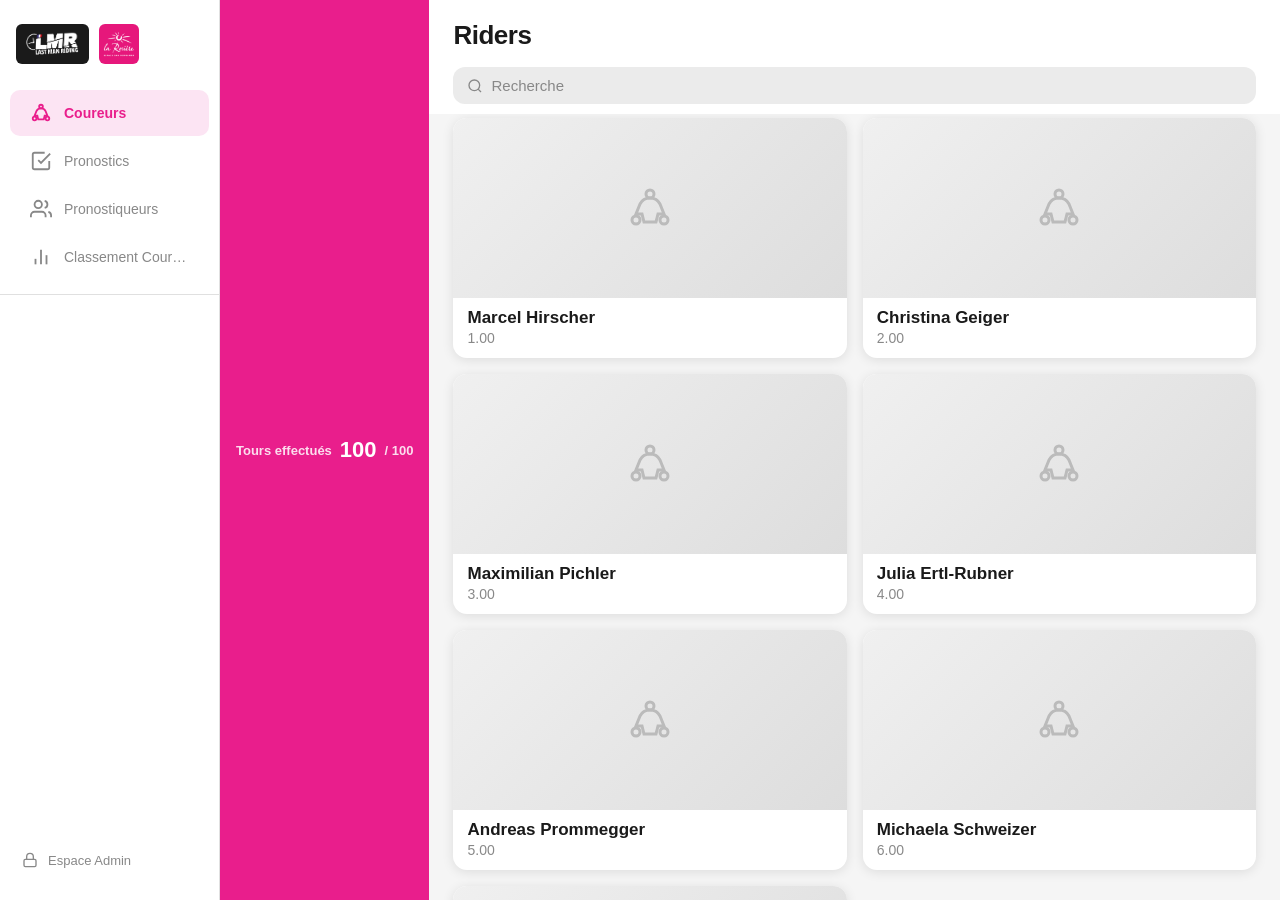
==== index.html @ 81cf1615 "compteur" ====
<!DOCTYPE html>
<html lang="fr">
<head>
  <meta charset="UTF-8" />
  <meta name="viewport" content="width=device-width, initial-scale=1.0, viewport-fit=cover" />
  <title>LMR App</title>
  <link rel="stylesheet" href="style.css?v=9" />
</head>
<body>
  <div id="app">
    <!-- Sidebar Nav -->
    <nav class="bottom-nav">
      <div class="sidebar-logo">
        <img src="Logo/LMR.png" alt="LMR" class="logo-lmr" />
        <img src="Logo/Larosiere.png" alt="La Rosière" class="logo-larosiere" />
      </div>
      <button class="nav-btn active" data-page="coureurs">
        <svg viewBox="0 0 24 24" fill="none" stroke="currentColor" stroke-width="2"><circle cx="12" cy="5" r="2"/><path d="M12 7c-2 0-4 1-5 3l-2 5h3l1 4h6l1-4h3l-2-5c-1-2-3-3-5-3z"/><circle cx="5" cy="18" r="2"/><circle cx="19" cy="18" r="2"/></svg>
        <span>Coureurs</span>
      </button>
      <button class="nav-btn" data-page="pronostics">
        <svg viewBox="0 0 24 24" fill="none" stroke="currentColor" stroke-width="2"><path d="M9 11l3 3L22 4"/><path d="M21 12v7a2 2 0 01-2 2H5a2 2 0 01-2-2V5a2 2 0 012-2h11"/></svg>
        <span>Pronostics</span>
      </button>
      <button class="nav-btn" data-page="classement-prono">
        <svg viewBox="0 0 24 24" fill="none" stroke="currentColor" stroke-width="2"><path d="M17 21v-2a4 4 0 00-4-4H5a4 4 0 00-4 4v2"/><circle cx="9" cy="7" r="4"/><path d="M23 21v-2a4 4 0 00-3-3.87"/><path d="M16 3.13a4 4 0 010 7.75"/></svg>
        <span>Pronostiqueurs</span>
      </button>
      <button class="nav-btn" data-page="classement-coureurs">
        <svg viewBox="0 0 24 24" fill="none" stroke="currentColor" stroke-width="2"><polyline points="18 20 18 10"/><polyline points="12 20 12 4"/><polyline points="6 20 6 14"/></svg>
        <span>Classement Coureurs</span>
      </button>
      <div class="sidebar-admin-link-wrap">
        <a href="admin.html" class="sidebar-admin-link">
          <svg viewBox="0 0 24 24" fill="none" stroke="currentColor" stroke-width="2" width="16" height="16"><rect x="3" y="11" width="18" height="11" rx="2" ry="2"/><path d="M7 11V7a5 5 0 0110 0v4"/></svg>
          Espace Admin
        </a>
      </div>
    </nav>

    <!-- Mobile logo header -->
    <div class="mobile-logo-header">
      <img src="Logo/LMR.png" alt="LMR" class="logo-lmr" />
      <span class="logo-cross">×</span>
      <img src="Logo/Larosiere.png" alt="La Rosière" class="logo-larosiere" />
    </div>

    <!-- Tour counter -->
    <div class="tour-counter" id="tour-counter">
      <span class="tour-counter-label">Tours effectués</span>
      <span class="tour-counter-value" id="tour-count">0</span>
      <span class="tour-counter-label">/ 100</span>
    </div>

    <!-- Pages -->
    <div id="page-coureurs" class="page active"></div>
    <div id="page-pronostics" class="page"></div>
    <div id="page-classement-prono" class="page"></div>
    <div id="page-classement-coureurs" class="page"></div>

    <!-- Modal Overlay -->
    <div id="modal-overlay" class="modal-overlay hidden">
      <div class="modal" id="modal-box">
        <div class="modal-header">
          <h2 id="modal-title">Ajouter</h2>
          <button id="modal-close" class="modal-close">✕</button>
        </div>
        <div id="modal-body" class="modal-body"></div>
        <div class="modal-footer">
          <button class="btn-cancel" id="btn-cancel">Annuler</button>
          <button class="btn-save" id="btn-save">Enregistrer</button>
        </div>
      </div>
    </div>

    <!-- Drawer Menu -->
    <div id="drawer-overlay" class="drawer-overlay hidden"></div>
    <div id="drawer" class="drawer hidden">
      <div class="drawer-header">
        <span class="drawer-logo">LMR</span>
        <button id="drawer-close">✕</button>
      </div>
      <nav class="drawer-nav">
        <button class="drawer-link" data-page="coureurs">🚴 Coureurs</button>
        <button class="drawer-link" data-page="pronostics">✅ Pronostics</button>
        <button class="drawer-link" data-page="classement-prono">👥 Classement Pronostiqueurs</button>
        <button class="drawer-link" data-page="classement-coureurs">🏆 Classement Coureurs</button>
      </nav>
    </div>
  </div>

  <script src="data.js?v=5"></script>
  <script src="config.js"></script>
  <script src="app.js?v=11"></script>
</body>
</html>
---- style.css ----
/* ── Reset & Base ── */
*, *::before, *::after { box-sizing: border-box; margin: 0; padding: 0; }

:root {
  --pink: #E91E8C;
  --pink-light: #fce4f3;
  --pink-dark: #c01070;
  --gray-bg: #f5f5f5;
  --gray-input: #ebebeb;
  --gray-border: #e0e0e0;
  --text-main: #1a1a1a;
  --text-muted: #888;
  --text-small: #555;
  --white: #ffffff;
  --sidebar-width: 220px;
  --bottom-nav-height: 60px;
  --radius: 14px;
  --radius-sm: 8px;
  --shadow: 0 2px 12px rgba(0,0,0,0.10);
}

html {
  overflow-x: hidden;
  overscroll-behavior-x: none;
}

body {
  height: 100%;
  width: 100vw;
  overflow-x: hidden;
  overflow-y: hidden;
  overscroll-behavior-x: none;
  font-family: -apple-system, BlinkMacSystemFont, 'Segoe UI', Roboto, sans-serif;
  background: var(--gray-bg);
  color: var(--text-main);
  -webkit-font-smoothing: antialiased;
  position: fixed;
  top: 0;
  left: 0;
  right: 0;
  bottom: 0;
}

#app {
  height: 100%;
  width: 100%;
  overflow: hidden;
  display: flex;
  flex-direction: column;
  position: relative;
}

/* ── Pages ── */
.page {
  display: none;
  flex: 1;
  flex-direction: column;
  overflow-y: auto;
  overflow-x: hidden;
  padding-bottom: 0;
  min-width: 0;
  min-height: 0;
}
.page.active { display: flex; order: 1; }

/* ── Page Header ── */
.page-header {
  display: flex;
  align-items: center;
  justify-content: space-between;
  padding: 16px 16px 10px;
  background: var(--white);
  position: sticky;
  top: 0;
  z-index: 10;
  width: 100%;
  min-width: 0;
}
.page-header-left {
  display: flex;
  align-items: center;
  gap: 12px;
  min-width: 0;
}
.hamburger-btn {
  display: none;
}
.page-title {
  font-size: 26px;
  font-weight: 700;
  letter-spacing: -0.5px;
}
.btn-add {
  background: var(--pink);
  color: var(--white);
  border: none;
  border-radius: 20px;
  padding: 9px 18px;
  font-size: 15px;
  font-weight: 600;
  cursor: pointer;
  display: flex;
  align-items: center;
  gap: 5px;
  white-space: nowrap;
  transition: background 0.15s;
}
.btn-add:hover { background: var(--pink-dark); }

/* ── Search Bar ── */
.search-wrap {
  padding: 6px 16px 10px;
  background: var(--white);
  position: sticky;
  top: 60px;
  z-index: 9;
}
.search-bar {
  display: flex;
  align-items: center;
  background: var(--gray-input);
  border-radius: 12px;
  padding: 10px 14px;
  gap: 8px;
}
.search-bar svg { color: var(--text-muted); flex-shrink: 0; width: 16px; height: 16px; }
.search-bar input {
  background: none;
  border: none;
  outline: none;
  font-size: 15px;
  color: var(--text-main);
  width: 100%;
}
.search-bar input::placeholder { color: var(--text-muted); }

/* ── Content area ── */
.content { flex: 1; padding: 0 0 16px; min-width: 0; overflow-x: hidden; }

/* ── Rider Cards (Coureurs tab) ── */
.rider-cards { display: grid; grid-template-columns: 1fr; gap: 12px; padding: 4px 16px 24px; }
.rider-card {
  border-radius: var(--radius);
  overflow: hidden;
  background: var(--white);
  box-shadow: var(--shadow);
  cursor: pointer;
  position: relative;
}
.rider-card-img {
  width: 100%;
  height: 180px;
  object-fit: cover;
  display: block;
  background: #ddd;
}
.rider-card-img-placeholder {
  width: 100%;
  height: 180px;
  background: linear-gradient(135deg, #f0f0f0 0%, #ddd 100%);
  display: flex;
  align-items: center;
  justify-content: center;
  color: #bbb;
}
.rider-card-info {
  padding: 10px 14px 12px;
}
.rider-card-cote {
  color: var(--pink);
  font-size: 14px;
  font-weight: 600;
  margin-bottom: 2px;
}
.rider-card-name {
  font-size: 17px;
  font-weight: 700;
  margin-bottom: 2px;
}
.rider-card-sub {
  font-size: 14px;
  color: var(--text-muted);
}
.rider-card-actions {
  position: absolute;
  top: 10px;
  right: 10px;
  display: flex;
  gap: 6px;
}
.card-action-btn {
  background: rgba(255,255,255,0.9);
  border: none;
  border-radius: 50%;
  width: 32px;
  height: 32px;
  cursor: pointer;
  display: flex;
  align-items: center;
  justify-content: center;
  backdrop-filter: blur(4px);
  box-shadow: 0 1px 4px rgba(0,0,0,0.15);
  color: var(--text-main);
}
.card-action-btn svg { width: 15px; height: 15px; }
.card-action-btn:hover { background: rgba(255,255,255,1); }

/* ── List Rows ── */
.list-rows { display: flex; flex-direction: column; }
.list-row {
  display: flex;
  align-items: center;
  padding: 12px 16px;
  border-bottom: 1px solid var(--gray-border);
  gap: 12px;
  cursor: pointer;
  transition: background 0.1s;
}
.list-row:hover { background: #fafafa; }
.list-row:last-child { border-bottom: none; }
.list-row-avatar {
  width: 44px;
  height: 44px;
  border-radius: 50%;
  object-fit: cover;
  background: #ddd;
  flex-shrink: 0;
}
.list-row-avatar-placeholder {
  width: 44px;
  height: 44px;
  border-radius: 50%;
  background: linear-gradient(135deg, var(--pink-light), #f9d0ea);
  display: flex;
  align-items: center;
  justify-content: center;
  flex-shrink: 0;
  color: var(--pink);
}
.list-row-info { flex: 1; min-width: 0; }
.list-row-name {
  font-size: 14px;
  font-weight: 700;
  white-space: nowrap;
  overflow: hidden;
  text-overflow: ellipsis;
  max-width: 100%;
}
.list-row-sub {
  font-size: 13px;
  color: var(--text-muted);
  margin-top: 1px;
}
.status-badge {
  font-size: 10px;
  font-weight: 700;
  letter-spacing: 0.5px;
  text-transform: uppercase;
  margin-bottom: 2px;
}
.status-badge.active { color: var(--pink); }
.status-badge.inactive { color: var(--text-muted); }
.list-row-chevron { color: #ccc; font-size: 18px; flex-shrink: 0; }
.list-row-actions { display: flex; gap: 6px; }
.icon-btn {
  background: none;
  border: none;
  cursor: pointer;
  padding: 6px;
  color: var(--text-muted);
  display: flex;
  align-items: center;
  justify-content: center;
  border-radius: 6px;
}
.icon-btn svg { width: 16px; height: 16px; }
.icon-btn:hover { background: var(--gray-input); color: var(--text-main); }
.icon-btn.delete:hover { color: #e53935; }

/* ── Table (Pronostics) ── */
.table-wrap { overflow-x: hidden; }
.table-header {
  display: grid;
  grid-template-columns: 1fr 1fr 1fr;
  padding: 8px 16px;
  border-bottom: 1px solid var(--gray-border);
  background: var(--white);
  position: sticky;
  top: 110px;
  z-index: 8;
}
.table-header span {
  font-size: 9px;
  font-weight: 700;
  text-transform: uppercase;
  letter-spacing: 0.5px;
  color: var(--text-muted);
  overflow: hidden;
  text-overflow: ellipsis;
  white-space: nowrap;
}
.prono-row {
  display: grid;
  grid-template-columns: 1fr 1fr 1fr;
  padding: 12px 16px;
  border-bottom: 1px solid var(--gray-border);
  align-items: center;
  cursor: pointer;
  transition: background 0.1s;
}
.prono-row:hover { background: #fafafa; }
.prono-row:last-child { border-bottom: none; }
.prono-cell { font-size: 12px; overflow: hidden; text-overflow: ellipsis; white-space: nowrap; }
.prono-cell.bold { font-weight: 700; font-size: 13px; }
.prono-cell.muted { color: var(--text-muted); font-size: 11px; }

/* ── Ranking List ── */
.ranking-row {
  display: flex;
  align-items: center;
  padding: 12px 16px;
  border-bottom: 1px solid var(--gray-border);
  gap: 14px;
  cursor: pointer;
  transition: background 0.1s;
}
.ranking-row:hover { background: #fafafa; }
.ranking-row:last-child { border-bottom: none; }
.rank-number {
  font-size: 18px;
  font-weight: 800;
  color: var(--text-muted);
  width: 28px;
  text-align: center;
  flex-shrink: 0;
}
.rank-number.top1 { color: #FFB800; }
.rank-number.top2 { color: #9E9E9E; }
.rank-number.top3 { color: #A0522D; }
.ranking-info { flex: 1; }
.ranking-name { font-size: 14px; font-weight: 700; white-space: nowrap; overflow: hidden; text-overflow: ellipsis; }
.ranking-sub { font-size: 12px; color: var(--text-muted); margin-top: 1px; }
.ranking-score {
  font-size: 15px;
  font-weight: 700;
  color: var(--pink);
}
.ranking-actions { display: flex; gap: 4px; }

/* ── Nav: mobile = bottom bar, desktop = sidebar ── */

/* ── Mobile: bottom tab bar ── */
.bottom-nav {
  display: flex;
  flex-direction: row;
  flex-shrink: 0;
  height: var(--bottom-nav-height);
  background: var(--white);
  border-top: 1px solid var(--gray-border);
  z-index: 100;
  padding: 0;
  width: 100%;
  order: 2;
}
.sidebar-logo { display: none !important; }
.sidebar-admin-link-wrap { display: none !important; }
.nav-btn {
  flex: 1;
  display: flex;
  flex-direction: column;
  align-items: center;
  justify-content: center;
  gap: 3px;
  background: none;
  border: none;
  cursor: pointer;
  color: var(--text-muted);
  font-size: 10px;
  font-weight: 500;
  padding: 6px 2px;
  transition: color 0.15s;
  min-width: 0;
}
.nav-btn svg { width: 22px; height: 22px; flex-shrink: 0; }
.nav-btn span { overflow: hidden; text-overflow: ellipsis; white-space: nowrap; max-width: 100%; font-size: 10px; }
.nav-btn.active { color: var(--pink); }

/* ── Desktop: sidebar (only on real large screens) ── */
@media (min-width: 960px) {
  #app { flex-direction: row; }
  .toast { bottom: 24px; }
  .page { order: unset; }
  .bottom-nav {
    order: unset;
    flex-direction: column;
    width: var(--sidebar-width);
    height: 100dvh;
    border-top: none;
    border-right: 1px solid var(--gray-border);
    padding: 24px 0 20px;
    gap: 2px;
    flex-shrink: 0;
  }
  .sidebar-logo {
    display: flex !important;
    align-items: center;
    gap: 10px;
    padding: 0 16px 24px;
  }
  .sidebar-admin-link-wrap {
    display: flex !important;
    flex: 1;
    flex-direction: column;
    justify-content: flex-end;
    padding: 12px 10px 0;
    border-top: 1px solid var(--gray-border);
    margin-top: 12px;
  }
  .nav-btn {
    flex-direction: row;
    justify-content: flex-start;
    gap: 12px;
    font-size: 14px;
    font-weight: 500;
    padding: 12px 20px;
    border-radius: 10px;
    margin: 0 10px;
    flex: none;
    width: auto;
  }
  .nav-btn span { font-size: 14px; max-width: none; }
  .nav-btn.active { background: var(--pink-light); font-weight: 600; }
  .nav-btn:hover:not(.active) { background: var(--gray-input); color: var(--text-main); }
  .rider-cards { grid-template-columns: repeat(auto-fill, minmax(260px, 1fr)); gap: 16px; padding: 4px 24px 24px; }
  .page-header { padding: 20px 24px 10px; }
  .search-wrap { padding: 6px 24px 10px; }
  .table-header { padding: 8px 24px; }
  .prono-row { padding: 13px 24px; }
  .list-row { padding: 14px 24px; }
  .ranking-row { padding: 14px 24px; }
  .modal-overlay { align-items: center; padding: 40px; }
  .modal { border-radius: 16px; max-width: 520px; animation: popIn 0.2s ease; }
}

/* ── Modal ── */
.modal-overlay {
  position: fixed;
  inset: 0;
  background: rgba(0,0,0,0.45);
  z-index: 200;
  display: flex;
  align-items: flex-end;
  justify-content: center;
  padding: 0;
}
.modal-overlay.hidden { display: none; }
.modal {
  background: var(--white);
  border-radius: 20px 20px 0 0;
  width: 100%;
  max-width: 100%;
  max-height: 90dvh;
  display: flex;
  flex-direction: column;
  animation: slideUp 0.3s ease;
  box-shadow: 0 -4px 30px rgba(0,0,0,0.15);
}
@keyframes slideUp {
  from { transform: translateY(100%); opacity: 0; }
  to { transform: translateY(0); opacity: 1; }
}
.modal-header {
  display: flex;
  align-items: center;
  justify-content: space-between;
  padding: 20px 20px 12px;
  border-bottom: 1px solid var(--gray-border);
}
.modal-header h2 { font-size: 19px; font-weight: 700; }
.modal-close {
  background: var(--gray-input);
  border: none;
  border-radius: 50%;
  width: 32px;
  height: 32px;
  font-size: 14px;
  cursor: pointer;
  display: flex;
  align-items: center;
  justify-content: center;
}
.modal-body {
  flex: 1;
  overflow-y: auto;
  padding: 16px 20px;
  display: flex;
  flex-direction: column;
  gap: 14px;
}
.modal-footer {
  display: flex;
  gap: 10px;
  padding: 14px 20px env(safe-area-inset-bottom, 24px);
  border-top: 1px solid var(--gray-border);
}
.btn-cancel, .btn-save {
  flex: 1;
  padding: 13px;
  border: none;
  border-radius: 12px;
  font-size: 15px;
  font-weight: 600;
  cursor: pointer;
}
.btn-cancel { background: var(--gray-input); color: var(--text-main); }
.btn-save { background: var(--pink); color: var(--white); }
.btn-save:hover { background: var(--pink-dark); }

/* ── Form fields ── */
.form-group { display: flex; flex-direction: column; gap: 6px; }
.form-label { font-size: 13px; font-weight: 600; color: var(--text-small); }
.form-input, .form-select, .form-textarea {
  background: var(--gray-input);
  border: none;
  border-radius: 10px;
  padding: 12px 14px;
  font-size: 15px;
  color: var(--text-main);
  outline: none;
  width: 100%;
  font-family: inherit;
}
.form-input:focus, .form-select:focus, .form-textarea:focus {
  outline: 2px solid var(--pink);
}
.form-select { appearance: none; -webkit-appearance: none; }
.form-textarea { resize: none; min-height: 80px; }

/* ── Image upload ── */
.img-upload-wrap {
  display: flex;
  flex-direction: column;
  align-items: center;
  gap: 10px;
}
.img-preview {
  width: 100%;
  height: 160px;
  border-radius: 12px;
  object-fit: cover;
  background: var(--gray-input);
  display: flex;
  align-items: center;
  justify-content: center;
  overflow: hidden;
  color: #bbb;
}
.img-preview img { width: 100%; height: 100%; object-fit: cover; }
.btn-upload {
  background: var(--gray-input);
  border: none;
  border-radius: 10px;
  padding: 10px 18px;
  font-size: 14px;
  font-weight: 600;
  cursor: pointer;
  color: var(--text-main);
}
.btn-upload:hover { background: var(--gray-border); }

/* ── Sidebar admin link styles ── */
.sidebar-admin-link {
  display: flex;
  align-items: center;
  gap: 10px;
  padding: 12px;
  font-size: 13px;
  color: var(--text-muted);
  border-radius: 10px;
  text-decoration: none;
  transition: background 0.1s, color 0.1s;
}
.sidebar-admin-link:hover {
  background: var(--gray-input);
  color: var(--text-main);
}

/* ── Drawer (always hidden, nav replaces it) ── */
.drawer-overlay { display: none !important; }
.drawer { display: none !important; }
.drawer-header {
  display: flex;
  align-items: center;
  justify-content: space-between;
  padding: 24px 20px 16px;
  border-bottom: 1px solid var(--gray-border);
}
.drawer-logo { font-size: 22px; font-weight: 800; color: var(--pink); }
#drawer-close {
  background: var(--gray-input);
  border: none;
  border-radius: 50%;
  width: 30px;
  height: 30px;
  cursor: pointer;
  font-size: 13px;
}
.drawer-nav { display: flex; flex-direction: column; padding: 12px 0; }
.drawer-link {
  background: none;
  border: none;
  text-align: left;
  padding: 15px 22px;
  font-size: 16px;
  font-weight: 500;
  cursor: pointer;
  color: var(--text-main);
  transition: background 0.1s;
}
.drawer-link:hover { background: var(--pink-light); color: var(--pink); }

/* ── Empty state ── */
.empty-state {
  display: flex;
  flex-direction: column;
  align-items: center;
  justify-content: center;
  padding: 60px 30px;
  gap: 12px;
  color: var(--text-muted);
  text-align: center;
}
.empty-state-icon { color: #ccc; }
.empty-state-icon svg { width: 48px; height: 48px; }
.empty-state-text { font-size: 16px; font-weight: 600; }
.empty-state-sub { font-size: 14px; }

/* ── Filter row ── */
.filter-row {
  display: flex;
  gap: 8px;
  padding: 4px 16px 10px;
  align-items: center;
}
.filter-btn {
  background: var(--gray-input);
  border: none;
  border-radius: 20px;
  padding: 7px 14px;
  font-size: 13px;
  font-weight: 500;
  cursor: pointer;
  color: var(--text-small);
  transition: all 0.15s;
}
.filter-btn.active { background: var(--pink); color: var(--white); }

/* ── Scrollbar ── */
::-webkit-scrollbar { width: 4px; }
::-webkit-scrollbar-track { background: transparent; }
::-webkit-scrollbar-thumb { background: #ddd; border-radius: 2px; }

/* ── Confirm dialog ── */
.confirm-overlay {
  position: fixed;
  inset: 0;
  background: rgba(0,0,0,0.45);
  z-index: 400;
  display: flex;
  align-items: center;
  justify-content: center;
  padding: 20px;
}
.confirm-box {
  background: var(--white);
  border-radius: 18px;
  padding: 28px 24px 20px;
  width: 100%;
  max-width: 320px;
  text-align: center;
  animation: popIn 0.2s ease;
}
@keyframes popIn {
  from { transform: scale(0.85); opacity: 0; }
  to { transform: scale(1); opacity: 1; }
}
.confirm-icon { margin-bottom: 10px; color: #e53935; }
.confirm-icon svg { width: 36px; height: 36px; }
.confirm-title { font-size: 17px; font-weight: 700; margin-bottom: 8px; }
.confirm-msg { font-size: 14px; color: var(--text-muted); margin-bottom: 20px; }
.confirm-btns { display: flex; gap: 10px; }
.confirm-btns button { flex: 1; padding: 12px; border: none; border-radius: 12px; font-size: 15px; font-weight: 600; cursor: pointer; }
.btn-confirm-cancel { background: var(--gray-input); color: var(--text-main); }
.btn-confirm-delete { background: #e53935; color: white; }

/* ── Toast ── */
.toast {
  position: fixed;
  bottom: calc(var(--bottom-nav-height) + 16px);
  left: 50%;
  transform: translateX(-50%);
  background: #1a1a1a;
  color: white;
  padding: 12px 22px;
  border-radius: 22px;
  font-size: 14px;
  font-weight: 500;
  z-index: 500;
  animation: fadeInOut 2.5s ease forwards;
  white-space: nowrap;
}
@keyframes fadeInOut {
  0% { opacity: 0; transform: translateX(-50%) translateY(10px); }
  15% { opacity: 1; transform: translateX(-50%) translateY(0); }
  75% { opacity: 1; }
  100% { opacity: 0; }
}

/* ── Tour Counter ── */
.tour-counter {
  display: flex;
  align-items: center;
  justify-content: center;
  gap: 8px;
  padding: 10px 16px;
  background: var(--pink);
  flex-shrink: 0;
  order: 0;
}
.tour-counter-label {
  font-size: 13px;
  font-weight: 600;
  color: rgba(255,255,255,0.85);
}
.tour-counter-value {
  font-size: 22px;
  font-weight: 800;
  color: var(--white);
  min-width: 32px;
  text-align: center;
}

/* ── Logos ── */
.logo-lmr {
  height: 40px;
  width: auto;
  object-fit: contain;
  background: #1a1a1a;
  border-radius: 6px;
  padding: 3px 6px;
}
.logo-larosiere {
  height: 40px;
  width: 40px;
  object-fit: cover;
  border-radius: 6px;
}

.logo-cross {
  font-size: 16px;
  font-weight: 700;
  color: var(--text-muted);
  line-height: 1;
}

/* ── Mobile logo header ── */
.mobile-logo-header {
  display: flex;
  align-items: center;
  justify-content: center;
  gap: 10px;
  padding: 8px 16px;
  background: var(--white);
  border-bottom: 1px solid var(--gray-border);
  flex-shrink: 0;
  order: 0;
  height: 60px;
}
@media (min-width: 960px) {
  .mobile-logo-header { display: none; }
}
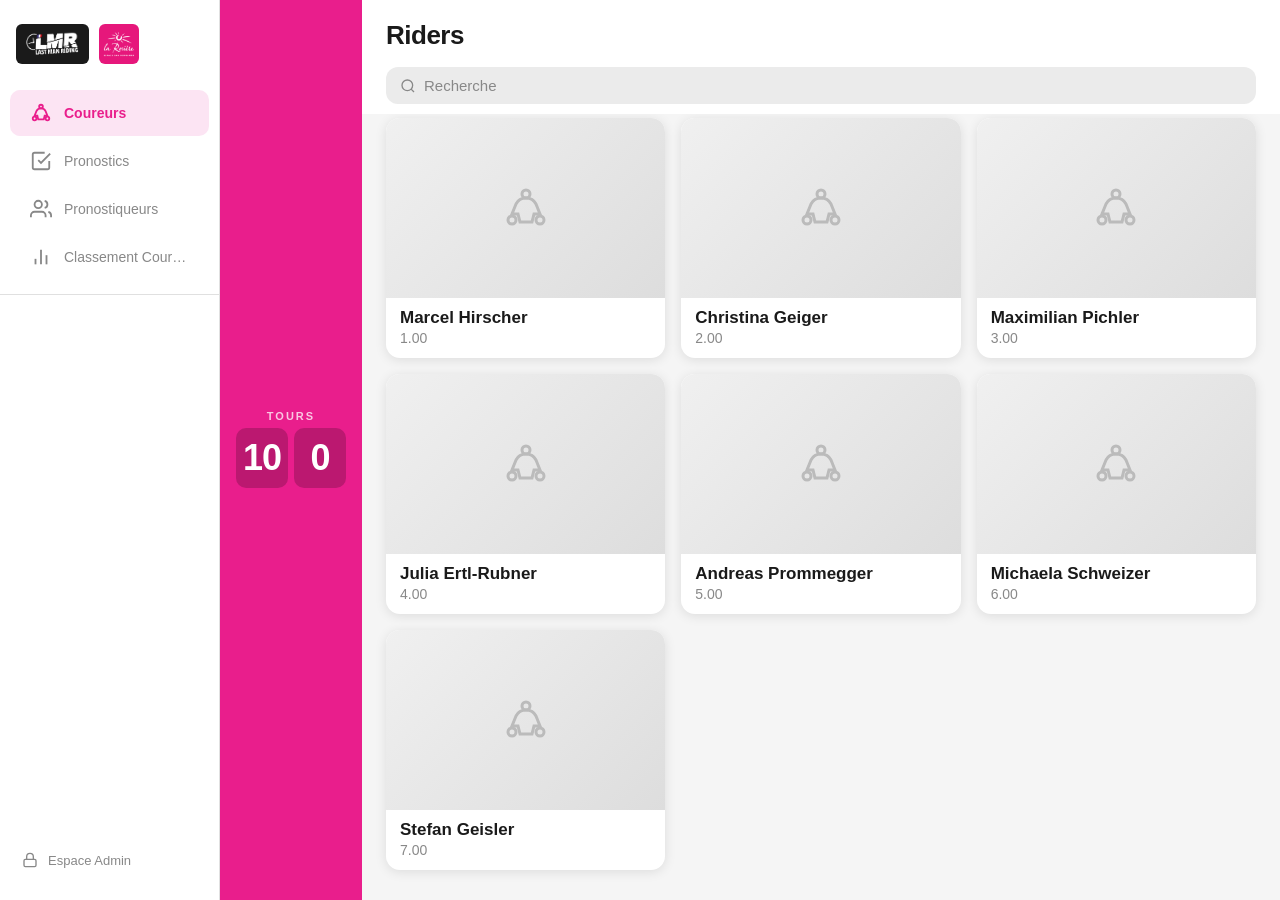
==== commit 55fb964d: "compteur" ====
--- a/index.html
+++ b/index.html
@@ -47,9 +47,11 @@
 
     <!-- Tour counter -->
     <div class="tour-counter" id="tour-counter">
-      <span class="tour-counter-label">Tours effectués</span>
-      <span class="tour-counter-value" id="tour-count">0</span>
-      <span class="tour-counter-label">/ 100</span>
+      <div class="tour-counter-label">Tours</div>
+      <div class="tour-digits">
+        <div class="tour-digit" id="tour-digit-tens">0</div>
+        <div class="tour-digit" id="tour-digit-ones">0</div>
+      </div>
     </div>
 
     <!-- Pages -->
--- a/style.css
+++ b/style.css
@@ -719,25 +719,39 @@
 /* ── Tour Counter ── */
 .tour-counter {
   display: flex;
-  align-items: center;
-  justify-content: center;
-  gap: 8px;
-  padding: 10px 16px;
+  flex-direction: column;
+  align-items: center;
+  justify-content: center;
+  gap: 6px;
+  padding: 12px 16px 14px;
   background: var(--pink);
   flex-shrink: 0;
   order: 0;
 }
 .tour-counter-label {
-  font-size: 13px;
-  font-weight: 600;
-  color: rgba(255,255,255,0.85);
-}
-.tour-counter-value {
-  font-size: 22px;
+  font-size: 11px;
+  font-weight: 700;
+  letter-spacing: 2px;
+  text-transform: uppercase;
+  color: rgba(255,255,255,0.75);
+}
+.tour-digits {
+  display: flex;
+  gap: 6px;
+}
+.tour-digit {
+  background: rgba(0,0,0,0.20);
+  color: var(--white);
+  font-size: 36px;
   font-weight: 800;
-  color: var(--white);
-  min-width: 32px;
-  text-align: center;
+  width: 52px;
+  height: 60px;
+  border-radius: 10px;
+  display: flex;
+  align-items: center;
+  justify-content: center;
+  letter-spacing: -1px;
+  font-variant-numeric: tabular-nums;
 }
 
 /* ── Logos ── */
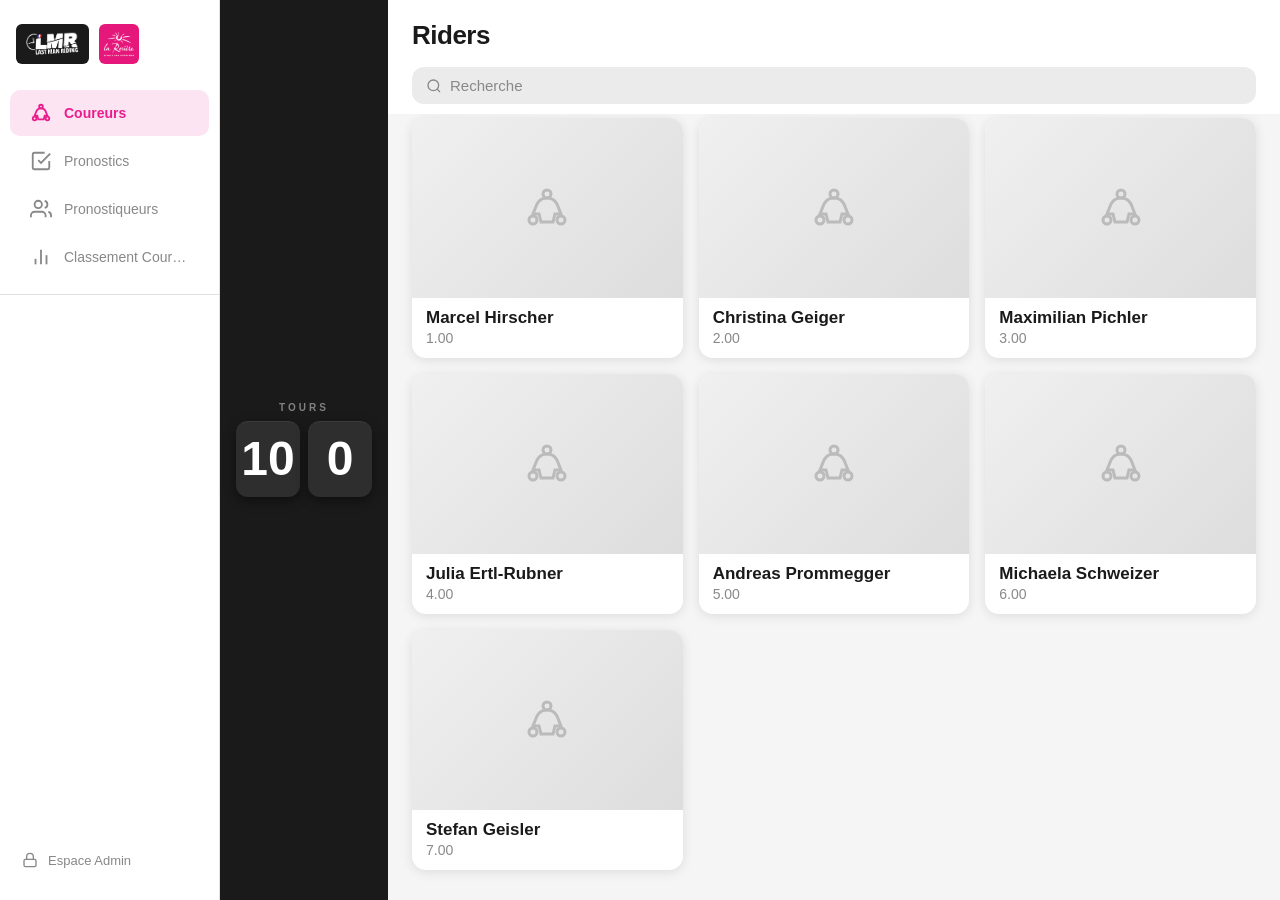
==== commit 43561b74: "countdown des tours" ====
--- a/index.html
+++ b/index.html
@@ -4,7 +4,7 @@
   <meta charset="UTF-8" />
   <meta name="viewport" content="width=device-width, initial-scale=1.0, viewport-fit=cover" />
   <title>LMR App</title>
-  <link rel="stylesheet" href="style.css?v=9" />
+  <link rel="stylesheet" href="style.css?v=11" />
 </head>
 <body>
   <div id="app">
@@ -91,8 +91,8 @@
     </div>
   </div>
 
-  <script src="data.js?v=5"></script>
+  <script src="data.js?v=6"></script>
   <script src="config.js"></script>
-  <script src="app.js?v=11"></script>
+  <script src="app.js?v=12"></script>
 </body>
 </html>
--- a/style.css
+++ b/style.css
@@ -722,36 +722,44 @@
   flex-direction: column;
   align-items: center;
   justify-content: center;
-  gap: 6px;
-  padding: 12px 16px 14px;
-  background: var(--pink);
+  gap: 8px;
+  padding: 14px 16px 16px;
+  background: #1a1a1a;
   flex-shrink: 0;
   order: 0;
 }
 .tour-counter-label {
-  font-size: 11px;
+  font-size: 10px;
   font-weight: 700;
-  letter-spacing: 2px;
+  letter-spacing: 3px;
   text-transform: uppercase;
-  color: rgba(255,255,255,0.75);
+  color: rgba(255,255,255,0.45);
 }
 .tour-digits {
   display: flex;
-  gap: 6px;
+  align-items: center;
+  gap: 8px;
 }
 .tour-digit {
-  background: rgba(0,0,0,0.20);
-  color: var(--white);
-  font-size: 36px;
+  background: #2e2e2e;
+  color: #ffffff;
+  font-size: 48px;
   font-weight: 800;
-  width: 52px;
-  height: 60px;
-  border-radius: 10px;
-  display: flex;
-  align-items: center;
-  justify-content: center;
-  letter-spacing: -1px;
+  width: 64px;
+  height: 76px;
+  border-radius: 12px;
+  display: flex;
+  align-items: center;
+  justify-content: center;
   font-variant-numeric: tabular-nums;
+  box-shadow: 0 4px 12px rgba(0,0,0,0.4), inset 0 1px 0 rgba(255,255,255,0.06);
+}
+.tour-digit-sep {
+  color: rgba(255,255,255,0.3);
+  font-size: 32px;
+  font-weight: 800;
+  line-height: 1;
+  margin-bottom: 6px;
 }
 
 /* ── Logos ── */
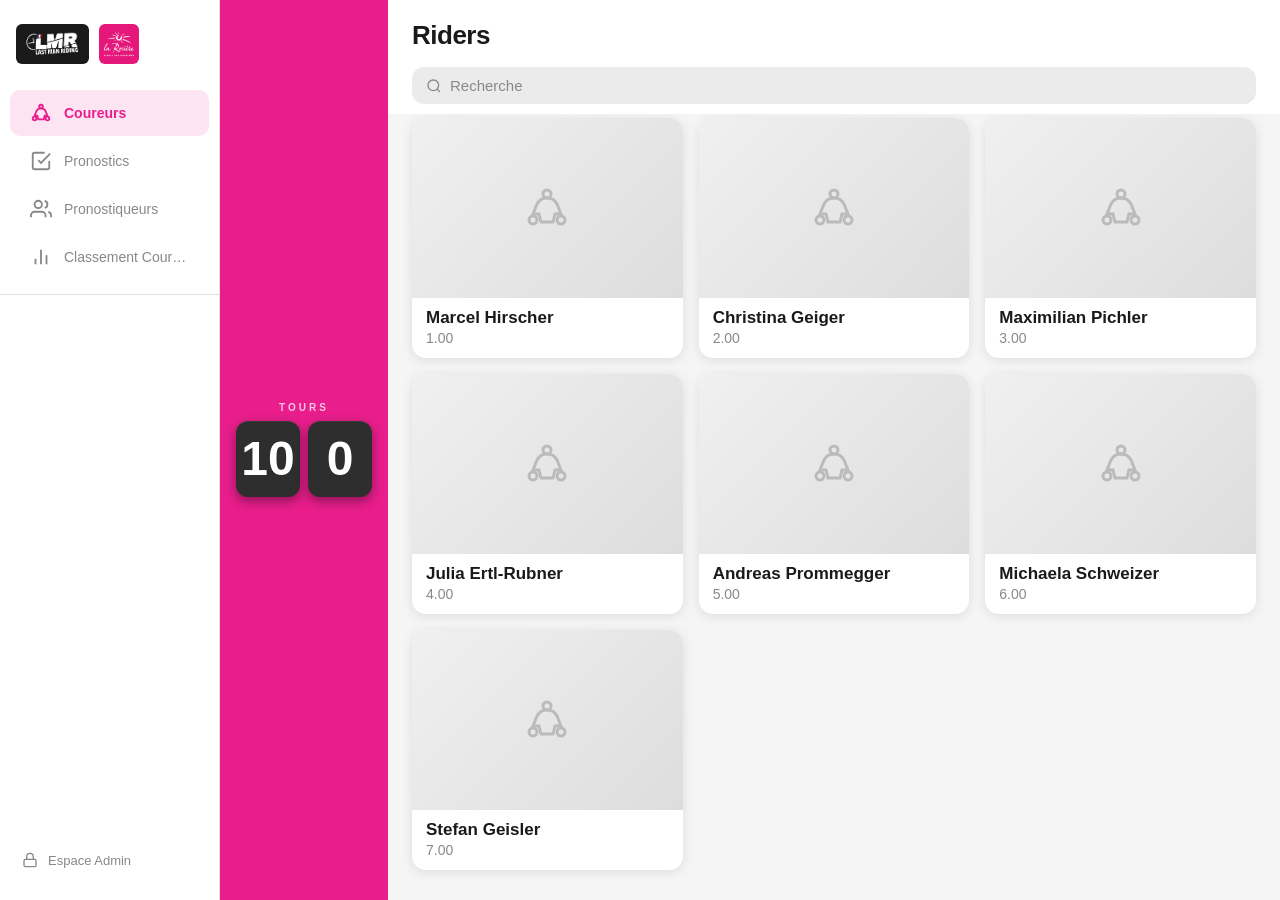
==== commit 03199511: "countdown/rose" ====
--- a/index.html
+++ b/index.html
@@ -4,7 +4,7 @@
   <meta charset="UTF-8" />
   <meta name="viewport" content="width=device-width, initial-scale=1.0, viewport-fit=cover" />
   <title>LMR App</title>
-  <link rel="stylesheet" href="style.css?v=11" />
+  <link rel="stylesheet" href="style.css?v=12" />
 </head>
 <body>
   <div id="app">
--- a/style.css
+++ b/style.css
@@ -724,7 +724,7 @@
   justify-content: center;
   gap: 8px;
   padding: 14px 16px 16px;
-  background: #1a1a1a;
+  background: var(--pink);
   flex-shrink: 0;
   order: 0;
 }
@@ -733,7 +733,7 @@
   font-weight: 700;
   letter-spacing: 3px;
   text-transform: uppercase;
-  color: rgba(255,255,255,0.45);
+  color: rgba(255,255,255,0.75);
 }
 .tour-digits {
   display: flex;
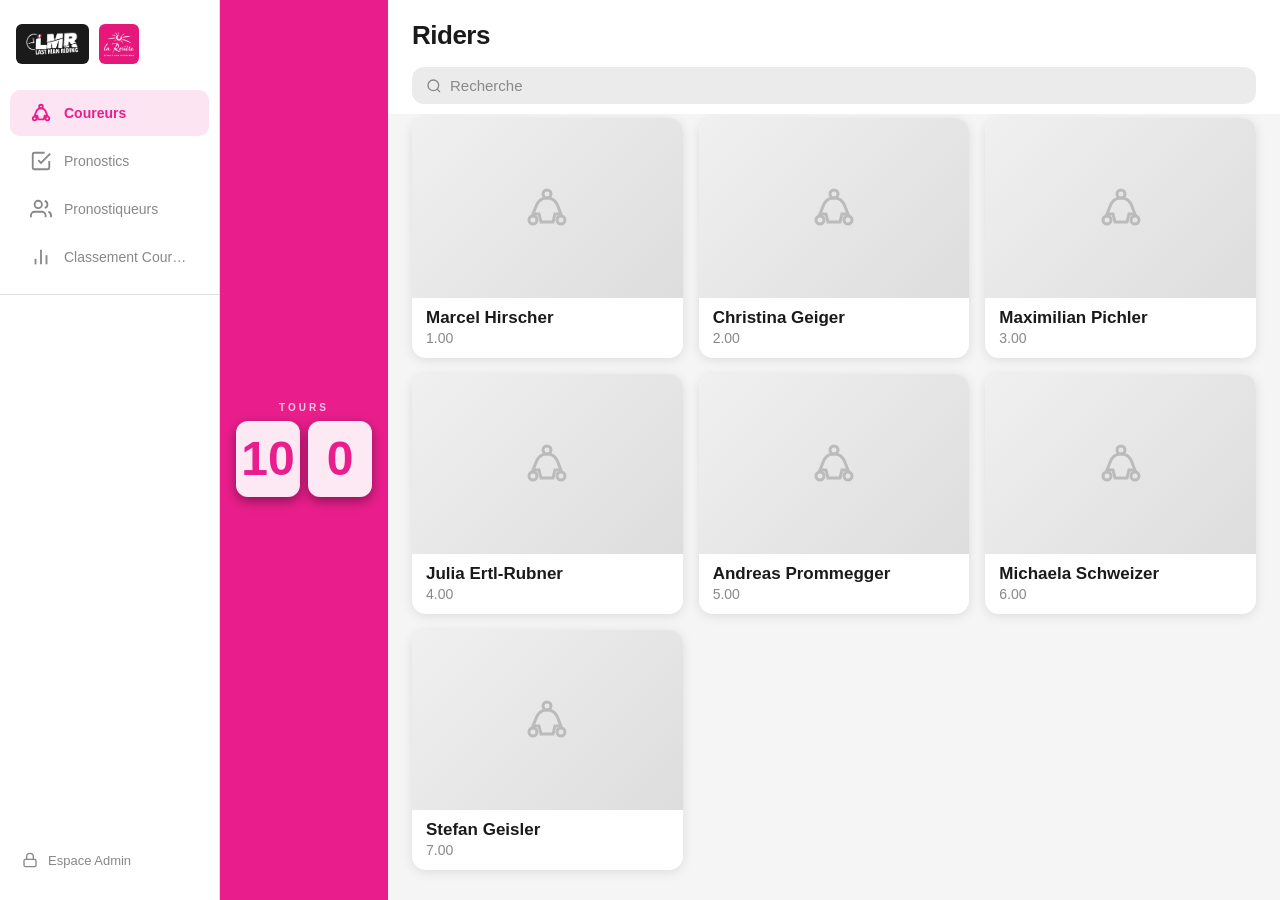
==== commit c325b915: "Countdown et refonte admin" ====
--- a/index.html
+++ b/index.html
@@ -4,7 +4,7 @@
   <meta charset="UTF-8" />
   <meta name="viewport" content="width=device-width, initial-scale=1.0, viewport-fit=cover" />
   <title>LMR App</title>
-  <link rel="stylesheet" href="style.css?v=12" />
+  <link rel="stylesheet" href="style.css?v=13" />
 </head>
 <body>
   <div id="app">
--- a/style.css
+++ b/style.css
@@ -741,8 +741,8 @@
   gap: 8px;
 }
 .tour-digit {
-  background: #2e2e2e;
-  color: #ffffff;
+  background: rgba(255,255,255,0.9);
+  color: var(--pink);
   font-size: 48px;
   font-weight: 800;
   width: 64px;
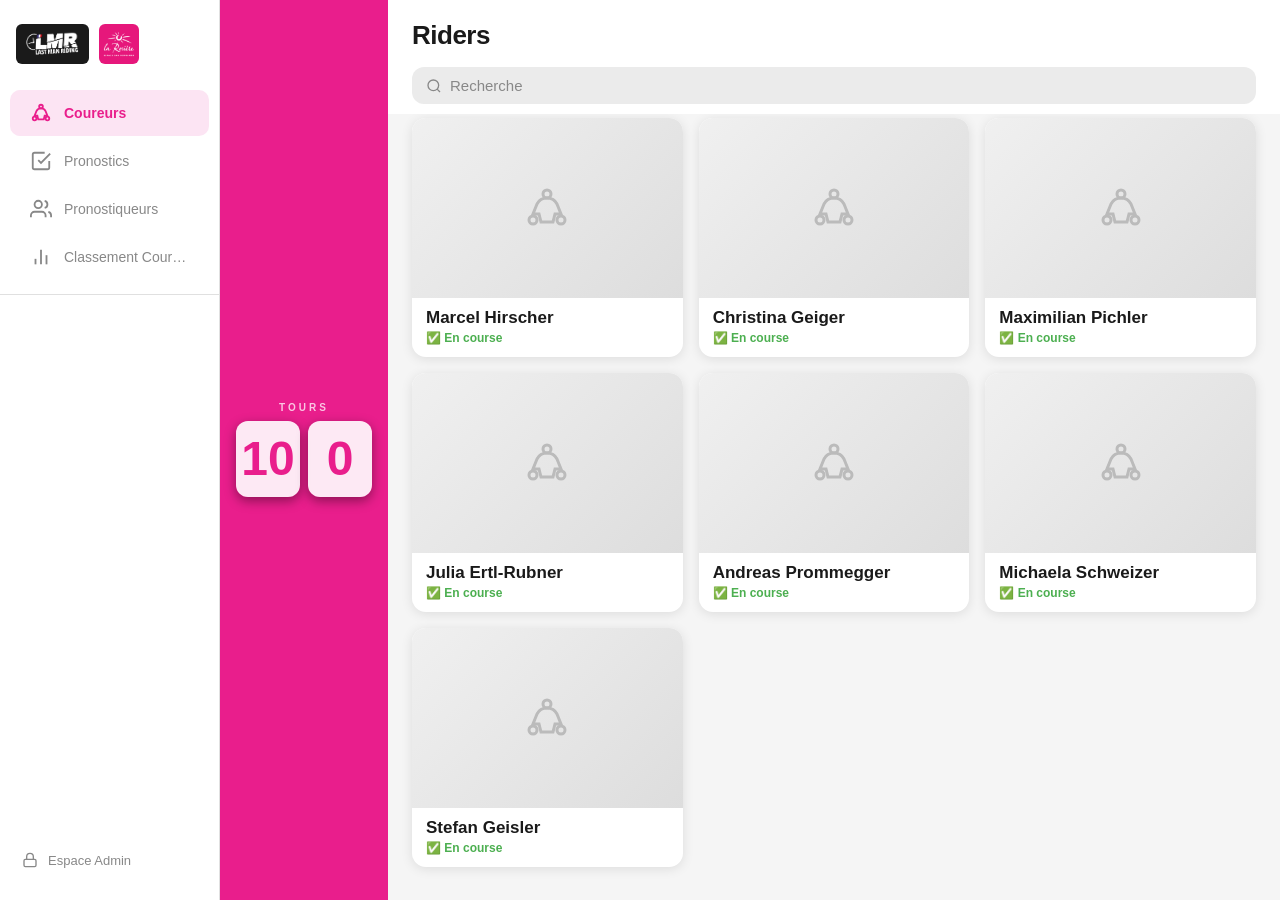
==== commit bb466fad: "Update admin et systeme de calcul de tours" ====
--- a/index.html
+++ b/index.html
@@ -4,7 +4,7 @@
   <meta charset="UTF-8" />
   <meta name="viewport" content="width=device-width, initial-scale=1.0, viewport-fit=cover" />
   <title>LMR App</title>
-  <link rel="stylesheet" href="style.css?v=13" />
+  <link rel="stylesheet" href="style.css?v=14" />
 </head>
 <body>
   <div id="app">
--- a/style.css
+++ b/style.css
@@ -180,6 +180,21 @@
 .rider-card-sub {
   font-size: 14px;
   color: var(--text-muted);
+}
+.rider-status-active {
+  font-size: 12px;
+  font-weight: 600;
+  color: #4caf50;
+  margin-top: 3px;
+}
+.rider-status-elim {
+  font-size: 12px;
+  font-weight: 600;
+  color: #e53935;
+  margin-top: 3px;
+}
+.rider-card-eliminated {
+  opacity: 0.6;
 }
 .rider-card-actions {
   position: absolute;
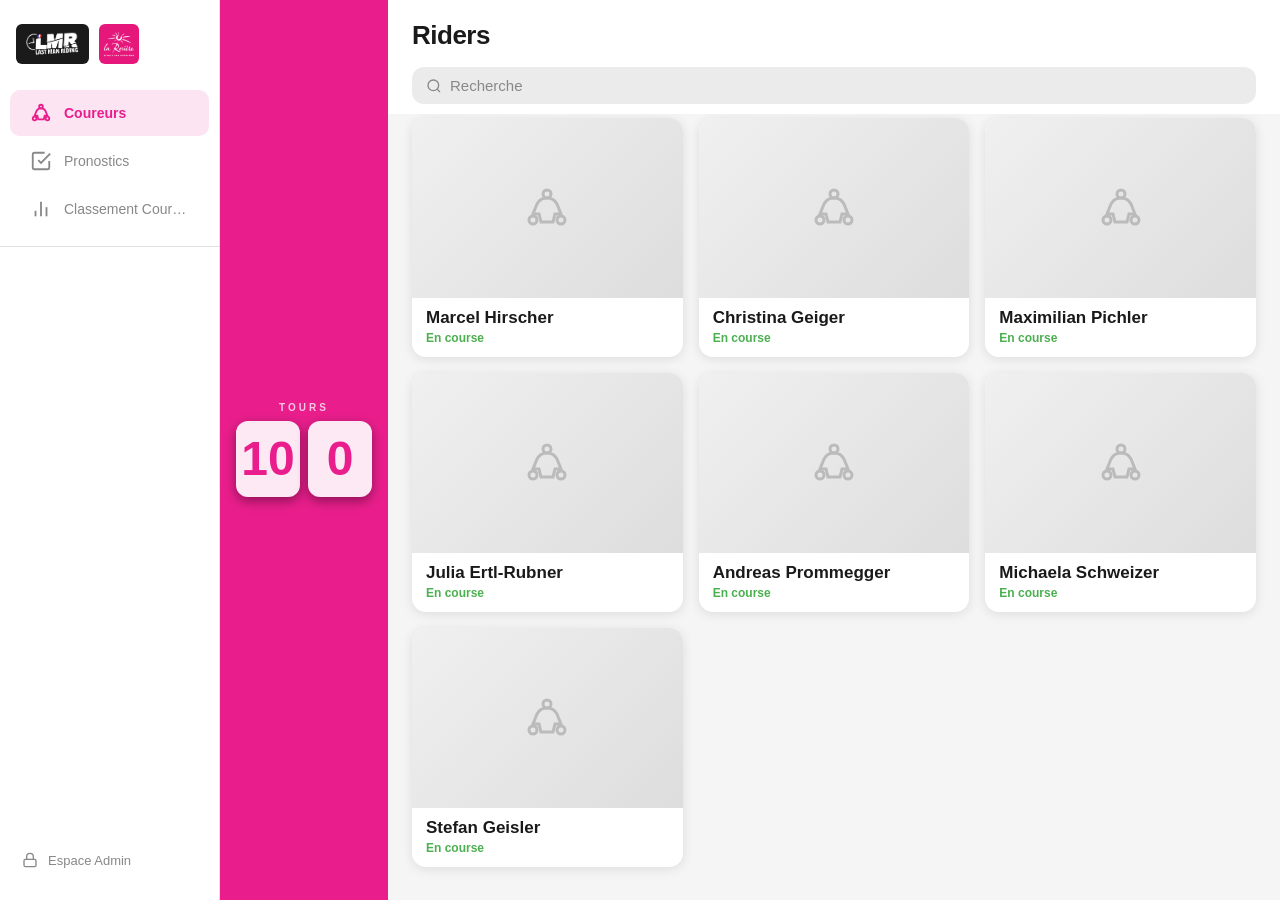
==== commit 2b341bf9: "Refonte prono" ====
--- a/index.html
+++ b/index.html
@@ -4,7 +4,7 @@
   <meta charset="UTF-8" />
   <meta name="viewport" content="width=device-width, initial-scale=1.0, viewport-fit=cover" />
   <title>LMR App</title>
-  <link rel="stylesheet" href="style.css?v=14" />
+  <link rel="stylesheet" href="style.css?v=15" />
 </head>
 <body>
   <div id="app">
@@ -21,10 +21,6 @@
       <button class="nav-btn" data-page="pronostics">
         <svg viewBox="0 0 24 24" fill="none" stroke="currentColor" stroke-width="2"><path d="M9 11l3 3L22 4"/><path d="M21 12v7a2 2 0 01-2 2H5a2 2 0 01-2-2V5a2 2 0 012-2h11"/></svg>
         <span>Pronostics</span>
-      </button>
-      <button class="nav-btn" data-page="classement-prono">
-        <svg viewBox="0 0 24 24" fill="none" stroke="currentColor" stroke-width="2"><path d="M17 21v-2a4 4 0 00-4-4H5a4 4 0 00-4 4v2"/><circle cx="9" cy="7" r="4"/><path d="M23 21v-2a4 4 0 00-3-3.87"/><path d="M16 3.13a4 4 0 010 7.75"/></svg>
-        <span>Pronostiqueurs</span>
       </button>
       <button class="nav-btn" data-page="classement-coureurs">
         <svg viewBox="0 0 24 24" fill="none" stroke="currentColor" stroke-width="2"><polyline points="18 20 18 10"/><polyline points="12 20 12 4"/><polyline points="6 20 6 14"/></svg>
@@ -57,7 +53,6 @@
     <!-- Pages -->
     <div id="page-coureurs" class="page active"></div>
     <div id="page-pronostics" class="page"></div>
-    <div id="page-classement-prono" class="page"></div>
     <div id="page-classement-coureurs" class="page"></div>
 
     <!-- Modal Overlay -->
@@ -85,7 +80,6 @@
       <nav class="drawer-nav">
         <button class="drawer-link" data-page="coureurs">🚴 Coureurs</button>
         <button class="drawer-link" data-page="pronostics">✅ Pronostics</button>
-        <button class="drawer-link" data-page="classement-prono">👥 Classement Pronostiqueurs</button>
         <button class="drawer-link" data-page="classement-coureurs">🏆 Classement Coureurs</button>
       </nav>
     </div>
--- a/style.css
+++ b/style.css
@@ -314,9 +314,33 @@
   text-overflow: ellipsis;
   white-space: nowrap;
 }
+.prono-group {
+  margin-bottom: 12px;
+  background: var(--white);
+  border-radius: 14px;
+  overflow: hidden;
+  box-shadow: 0 1px 4px rgba(0,0,0,0.06);
+}
+.prono-group-header {
+  display: flex;
+  align-items: center;
+  justify-content: space-between;
+  padding: 12px 16px 10px;
+  border-bottom: 1px solid var(--gray-border);
+}
+.prono-group-name {
+  font-size: 15px;
+  font-weight: 700;
+  color: var(--text-main);
+}
+.prono-group-count {
+  font-size: 12px;
+  color: var(--text-muted);
+  font-weight: 500;
+}
 .prono-row {
   display: grid;
-  grid-template-columns: 1fr 1fr 1fr;
+  grid-template-columns: 1fr 1fr;
   padding: 12px 16px;
   border-bottom: 1px solid var(--gray-border);
   align-items: center;
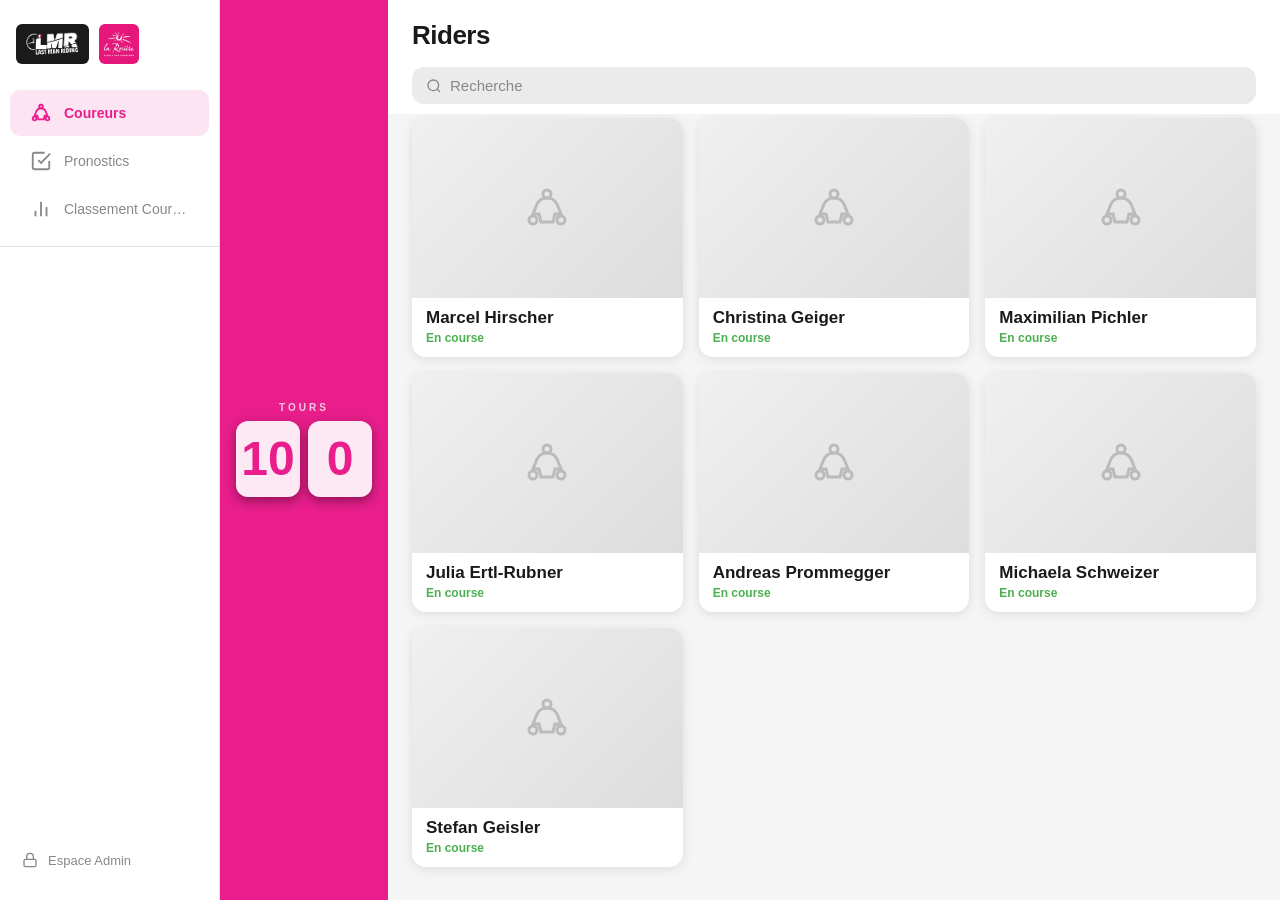
==== commit 2206478f: "Fix classement affichage" ====
--- a/index.html
+++ b/index.html
@@ -87,6 +87,6 @@
 
   <script src="data.js?v=6"></script>
   <script src="config.js"></script>
-  <script src="app.js?v=12"></script>
+  <script src="app.js?v=13"></script>
 </body>
 </html>
